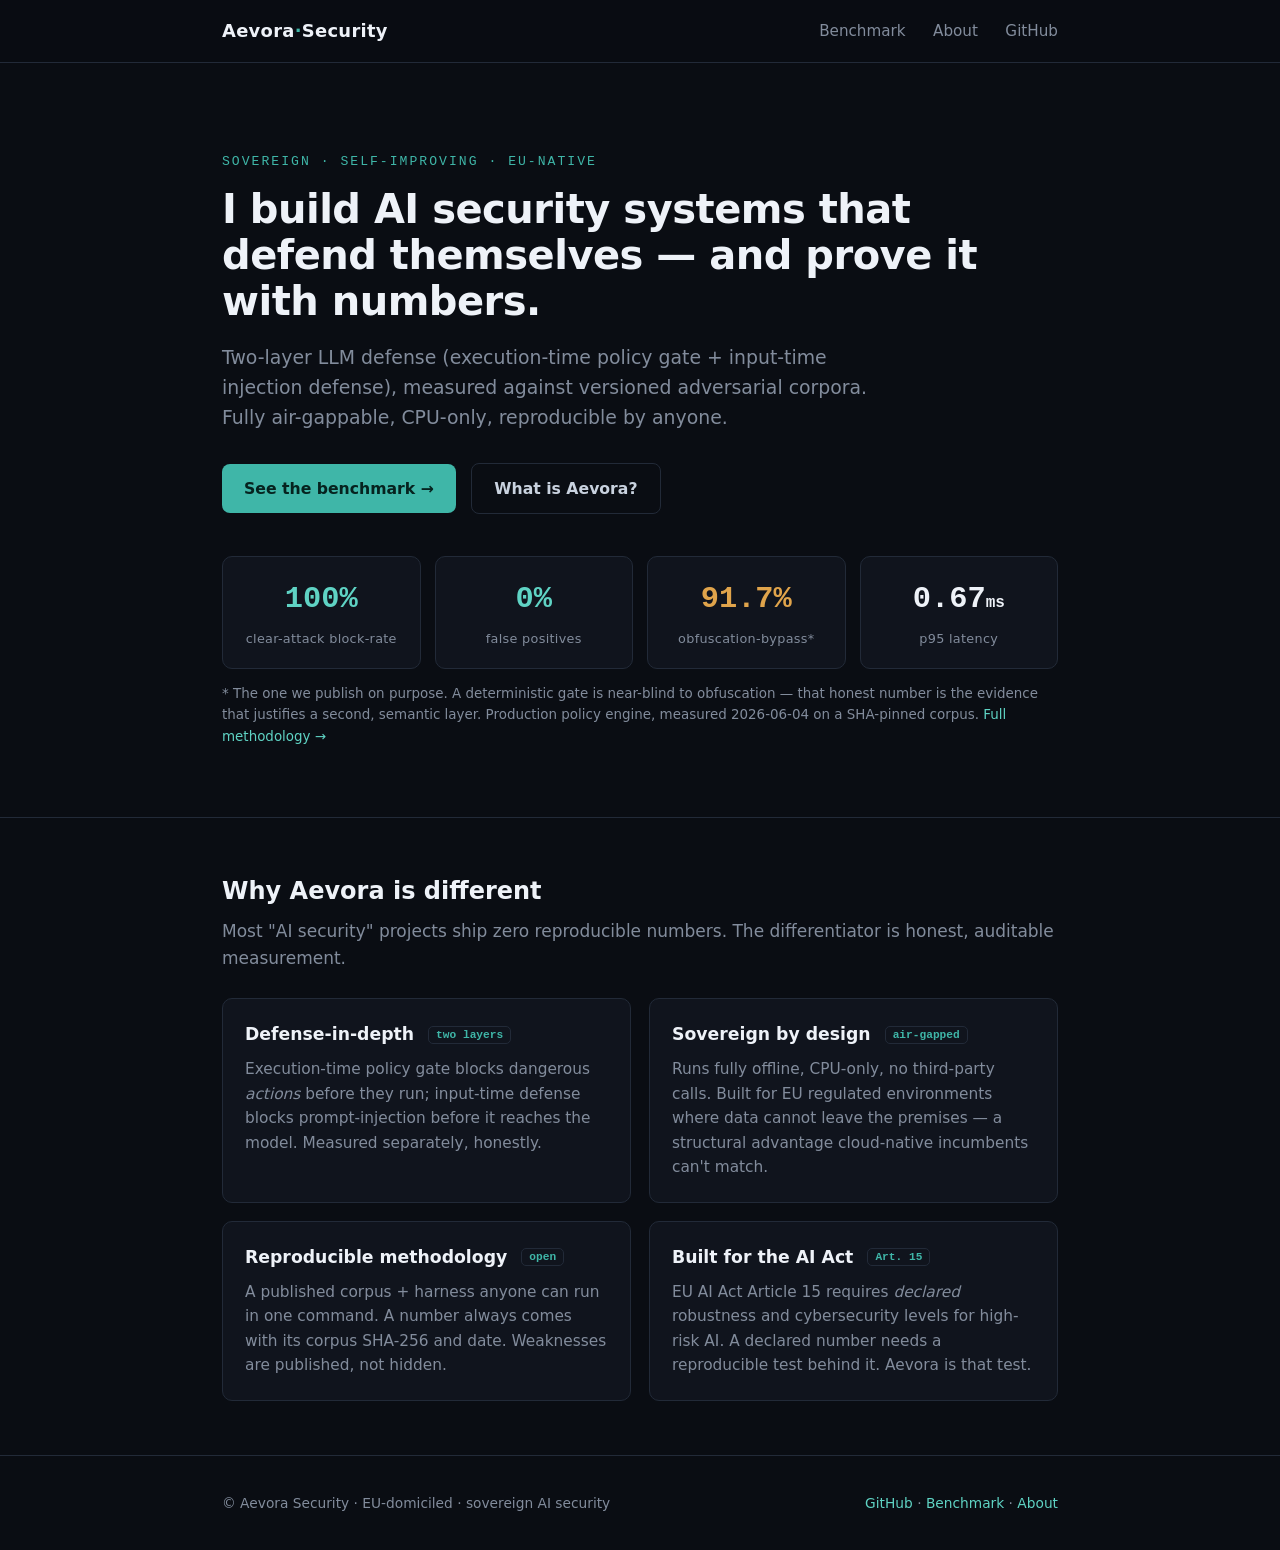
==== index.html @ acdc79f6 "feat: Aevora Security site skeleton (home, benchmark, about)" ====
<!DOCTYPE html>
<html lang="en">
<head>
<meta charset="utf-8">
<meta name="viewport" content="width=device-width, initial-scale=1">
<title>Aevora Security — sovereign adversarial AI security</title>
<meta name="description" content="Sovereign, self-improving AI red-teaming and two-layer LLM defense. Reproducible benchmarks, EU-native, air-gappable.">
<link rel="stylesheet" href="styles.css">
</head>
<body>

<header class="nav"><div class="wrap">
  <span class="brand">Aevora<b>·</b>Security</span>
  <nav>
    <a href="benchmark.html">Benchmark</a>
    <a href="about.html">About</a>
    <a href="https://github.com/Aevora-Sec">GitHub</a>
  </nav>
</div></header>

<section class="hero"><div class="wrap">
  <p class="kicker">Sovereign · Self-improving · EU-native</p>
  <h1>I build AI security systems that defend themselves — and prove it with numbers.</h1>
  <p class="lead">Two-layer LLM defense (execution-time policy gate + input-time injection defense),
  measured against versioned adversarial corpora. Fully air-gappable, CPU-only, reproducible by anyone.</p>
  <a class="cta" href="benchmark.html">See the benchmark →</a>
  <a class="cta ghost" href="about.html">What is Aevora?</a>

  <div class="stats">
    <div class="stat"><div class="n good">100%</div><div class="l">clear-attack block-rate</div></div>
    <div class="stat"><div class="n good">0%</div><div class="l">false positives</div></div>
    <div class="stat"><div class="n warn">91.7%</div><div class="l">obfuscation-bypass*</div></div>
    <div class="stat"><div class="n">0.67<span style="font-size:1rem">ms</span></div><div class="l">p95 latency</div></div>
  </div>
  <p class="note">* The one we publish on purpose. A deterministic gate is near-blind to obfuscation —
  that honest number is the evidence that justifies a second, semantic layer. Production policy engine,
  measured 2026-06-04 on a SHA-pinned corpus. <a href="benchmark.html">Full methodology →</a></p>
</div></section>

<section class="block"><div class="wrap">
  <h2>Why Aevora is different</h2>
  <p class="sub">Most "AI security" projects ship zero reproducible numbers. The differentiator is honest, auditable measurement.</p>
  <div class="grid">
    <div class="card">
      <h3>Defense-in-depth <span class="tag">two layers</span></h3>
      <p>Execution-time policy gate blocks dangerous <em>actions</em> before they run; input-time defense blocks prompt-injection before it reaches the model. Measured separately, honestly.</p>
    </div>
    <div class="card">
      <h3>Sovereign by design <span class="tag">air-gapped</span></h3>
      <p>Runs fully offline, CPU-only, no third-party calls. Built for EU regulated environments where data cannot leave the premises — a structural advantage cloud-native incumbents can't match.</p>
    </div>
    <div class="card">
      <h3>Reproducible methodology <span class="tag">open</span></h3>
      <p>A published corpus + harness anyone can run in one command. A number always comes with its corpus SHA-256 and date. Weaknesses are published, not hidden.</p>
    </div>
    <div class="card">
      <h3>Built for the AI Act <span class="tag">Art. 15</span></h3>
      <p>EU AI Act Article 15 requires <em>declared</em> robustness and cybersecurity levels for high-risk AI. A declared number needs a reproducible test behind it. Aevora is that test.</p>
    </div>
  </div>
</div></section>

<footer><div class="wrap">
  <span>© Aevora Security · EU-domiciled · sovereign AI security</span>
  <span><a href="https://github.com/Aevora-Sec">GitHub</a> · <a href="benchmark.html">Benchmark</a> · <a href="about.html">About</a></span>
</div></footer>

</body>
</html>
---- styles.css ----
/* Aevora Security — sovereign static site. No external fonts/CDNs (privacy + offline). */
:root{
  --bg:#0a0d13; --panel:#10141d; --panel-2:#161b26; --line:#222a38;
  --txt:#c9d2df; --muted:#828c9c; --bright:#eef2f8;
  --accent:#3fb6a8; --accent-2:#5fd3c4; --warn:#e0a44b; --bad:#e05d5d;
  --mono:ui-monospace,"Cascadia Code","JetBrains Mono",Consolas,monospace;
  --sans:system-ui,-apple-system,"Segoe UI",Roboto,Helvetica,Arial,sans-serif;
}
*{box-sizing:border-box}
html{scroll-behavior:smooth}
body{
  margin:0; background:var(--bg); color:var(--txt);
  font-family:var(--sans); line-height:1.6; font-size:17px;
  -webkit-font-smoothing:antialiased;
}
a{color:var(--accent-2); text-decoration:none}
a:hover{text-decoration:underline}
.wrap{max-width:880px; margin:0 auto; padding:0 22px}

/* nav */
header.nav{border-bottom:1px solid var(--line); position:sticky; top:0; background:rgba(10,13,19,.85); backdrop-filter:blur(8px); z-index:10}
.nav .wrap{display:flex; align-items:center; justify-content:space-between; height:62px}
.brand{font-weight:700; color:var(--bright); letter-spacing:.3px; font-size:1.12rem}
.brand b{color:var(--accent)}
.nav nav a{color:var(--muted); margin-left:22px; font-size:.95rem}
.nav nav a:hover{color:var(--bright); text-decoration:none}

/* hero */
.hero{padding:88px 0 56px; border-bottom:1px solid var(--line)}
.kicker{font-family:var(--mono); color:var(--accent); font-size:.82rem; letter-spacing:2px; text-transform:uppercase; margin:0 0 14px}
.hero h1{font-size:2.5rem; line-height:1.15; margin:0 0 18px; color:var(--bright); letter-spacing:-.5px}
.hero p.lead{font-size:1.18rem; color:var(--muted); max-width:660px; margin:0 0 30px}
.cta{display:inline-block; background:var(--accent); color:#06231f; font-weight:700; padding:12px 22px; border-radius:8px; font-size:.98rem}
.cta:hover{background:var(--accent-2); text-decoration:none}
.cta.ghost{background:transparent; border:1px solid var(--line); color:var(--txt); margin-left:10px}
.cta.ghost:hover{border-color:var(--accent); color:var(--bright)}

/* stat band */
.stats{display:grid; grid-template-columns:repeat(4,1fr); gap:14px; margin:42px 0 6px}
.stat{background:var(--panel); border:1px solid var(--line); border-radius:10px; padding:18px 16px; text-align:center}
.stat .n{font-family:var(--mono); font-size:1.9rem; color:var(--bright); font-weight:700}
.stat .n.good{color:var(--accent-2)} .stat .n.warn{color:var(--warn)}
.stat .l{font-size:.8rem; color:var(--muted); margin-top:6px; letter-spacing:.3px}
.note{font-size:.84rem; color:var(--muted); margin-top:14px}

/* sections */
section.block{padding:54px 0; border-bottom:1px solid var(--line)}
section.block h2{font-size:1.5rem; color:var(--bright); margin:0 0 8px}
section.block .sub{color:var(--muted); margin:0 0 26px}
.grid{display:grid; grid-template-columns:1fr 1fr; gap:18px}
.card{background:var(--panel); border:1px solid var(--line); border-radius:10px; padding:22px}
.card h3{margin:0 0 8px; color:var(--bright); font-size:1.08rem}
.card h3 .tag{font-family:var(--mono); font-size:.7rem; color:var(--accent); border:1px solid var(--line); border-radius:5px; padding:2px 7px; margin-left:8px; vertical-align:middle}
.card p{margin:0; color:var(--muted); font-size:.96rem}

/* tables + code */
table{width:100%; border-collapse:collapse; margin:8px 0 4px; font-size:.95rem}
th,td{text-align:left; padding:10px 12px; border-bottom:1px solid var(--line)}
th{color:var(--muted); font-weight:600; font-size:.82rem; letter-spacing:.4px; text-transform:uppercase}
td.mono,.mono{font-family:var(--mono)}
td .good{color:var(--accent-2); font-weight:700}
td .warn{color:var(--warn); font-weight:700}
pre{background:#0c1017; border:1px solid var(--line); border-radius:8px; padding:16px; overflow:auto; font-family:var(--mono); font-size:.9rem; color:var(--txt)}
code{font-family:var(--mono); background:var(--panel-2); border:1px solid var(--line); border-radius:4px; padding:1px 6px; font-size:.88em}
pre code{background:none; border:none; padding:0}
blockquote{border-left:3px solid var(--accent); margin:18px 0; padding:6px 18px; color:var(--muted); background:var(--panel)}

/* footer */
footer{padding:36px 0; color:var(--muted); font-size:.86rem}
footer .wrap{display:flex; justify-content:space-between; flex-wrap:wrap; gap:10px}

@media(max-width:680px){
  .hero h1{font-size:1.9rem}
  .stats{grid-template-columns:repeat(2,1fr)}
  .grid{grid-template-columns:1fr}
  .nav nav a{margin-left:14px}
}
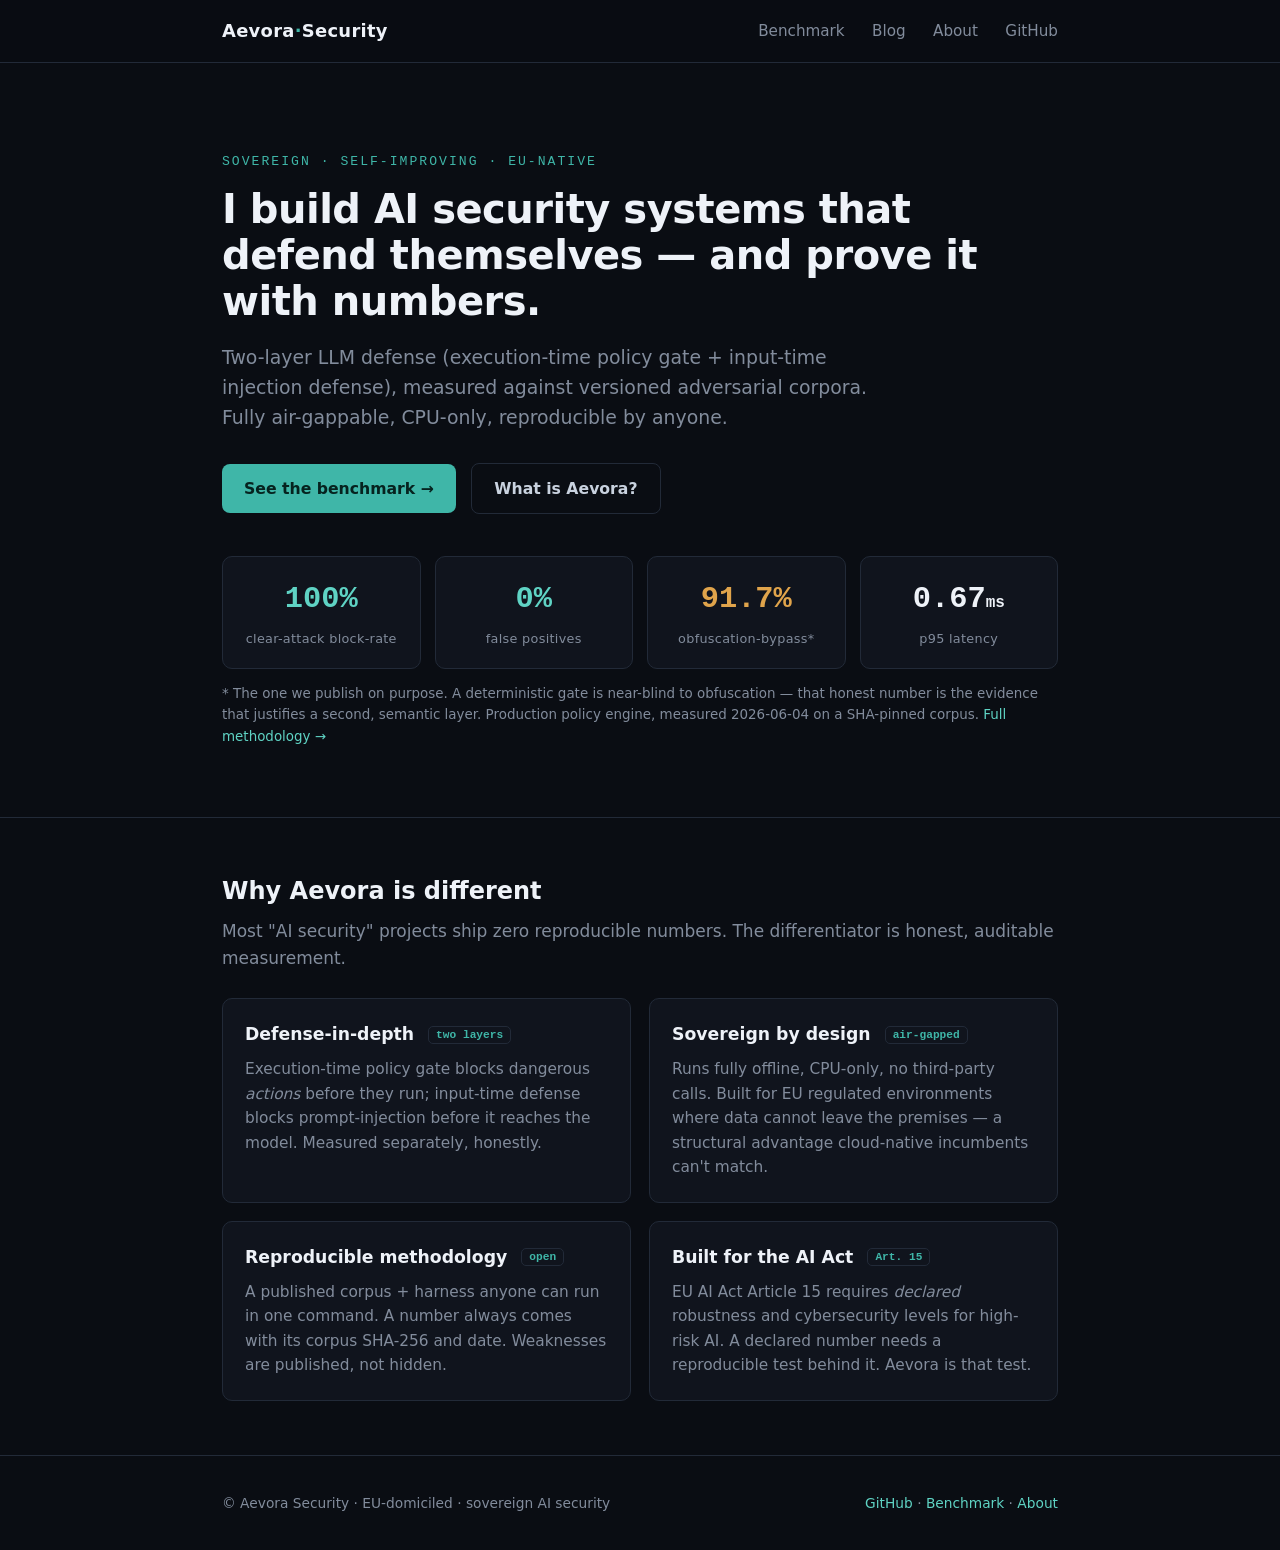
==== commit 6ca82655: "feat: add blog + first article (benchmark caught three bugs)" ====
--- a/index.html
+++ b/index.html
@@ -13,6 +13,7 @@
   <span class="brand">Aevora<b>·</b>Security</span>
   <nav>
     <a href="benchmark.html">Benchmark</a>
+    <a href="blog.html">Blog</a>
     <a href="about.html">About</a>
     <a href="https://github.com/Aevora-Sec">GitHub</a>
   </nav>
